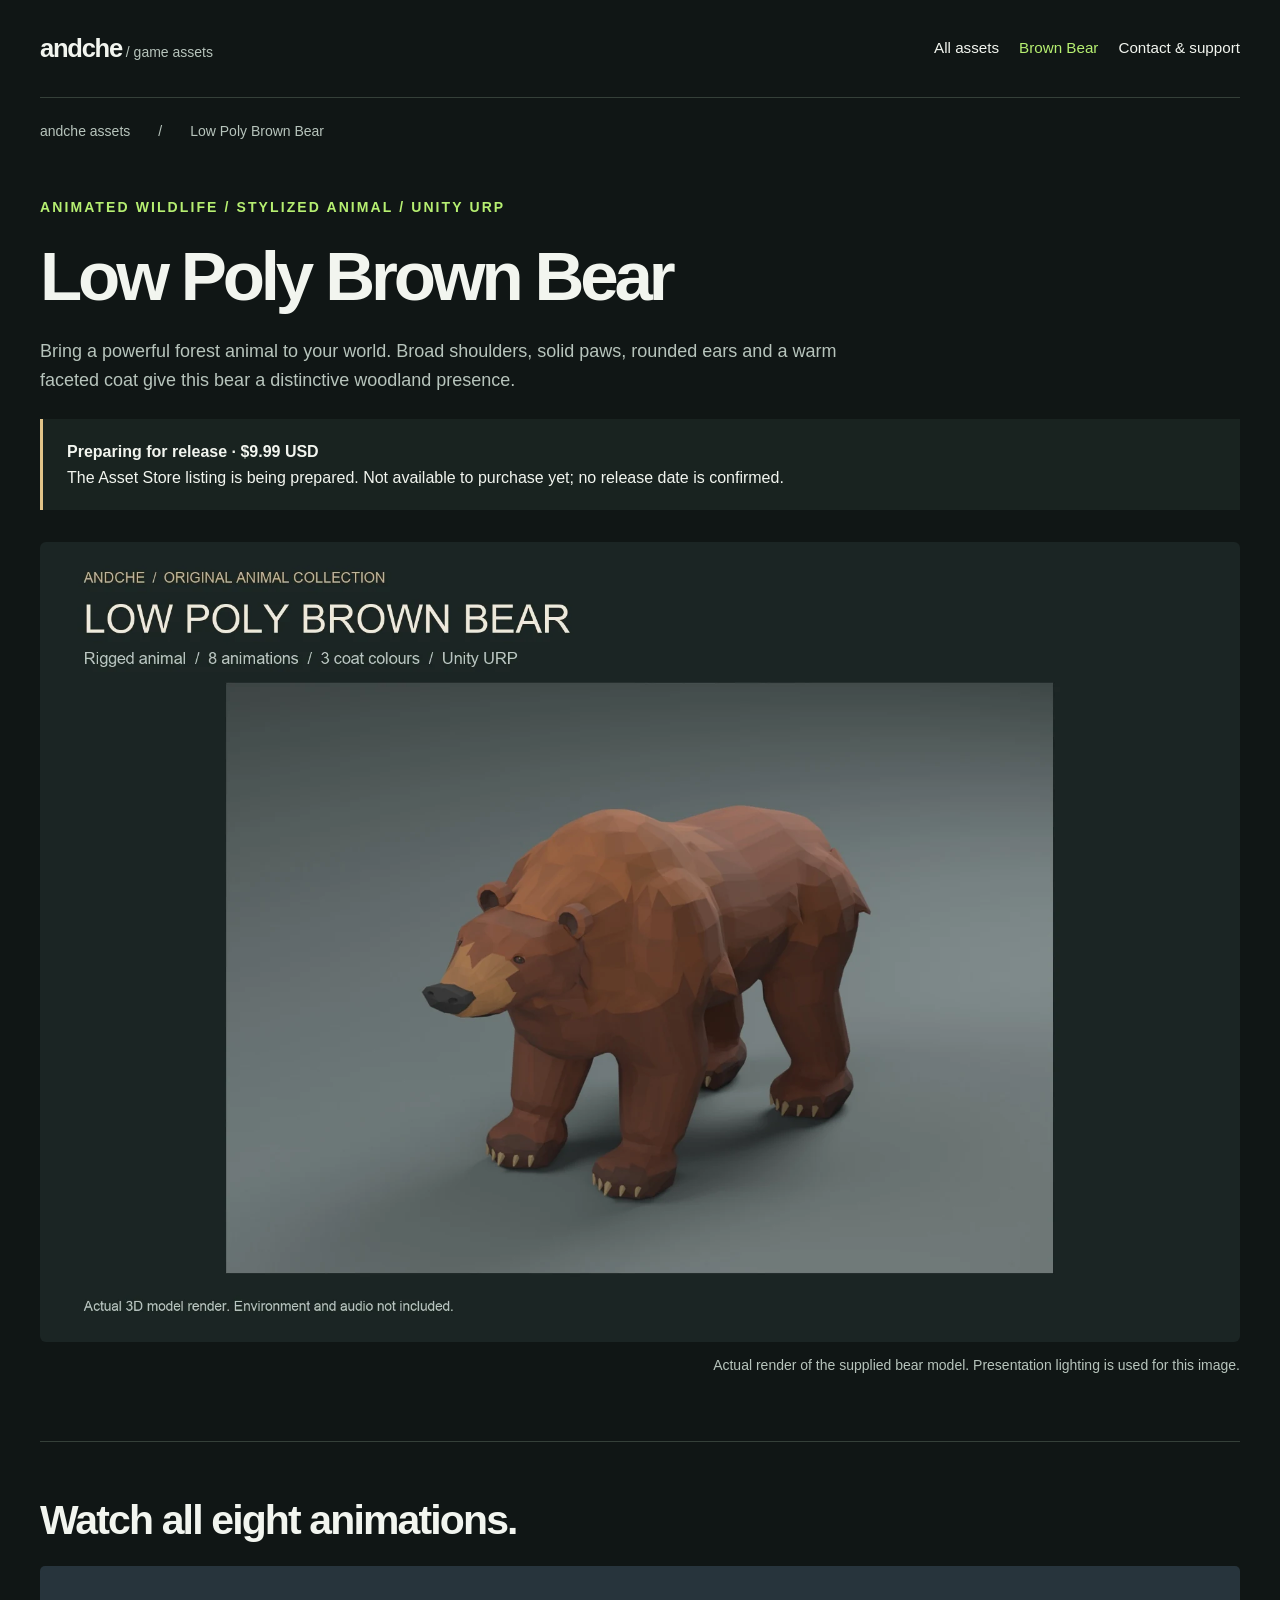
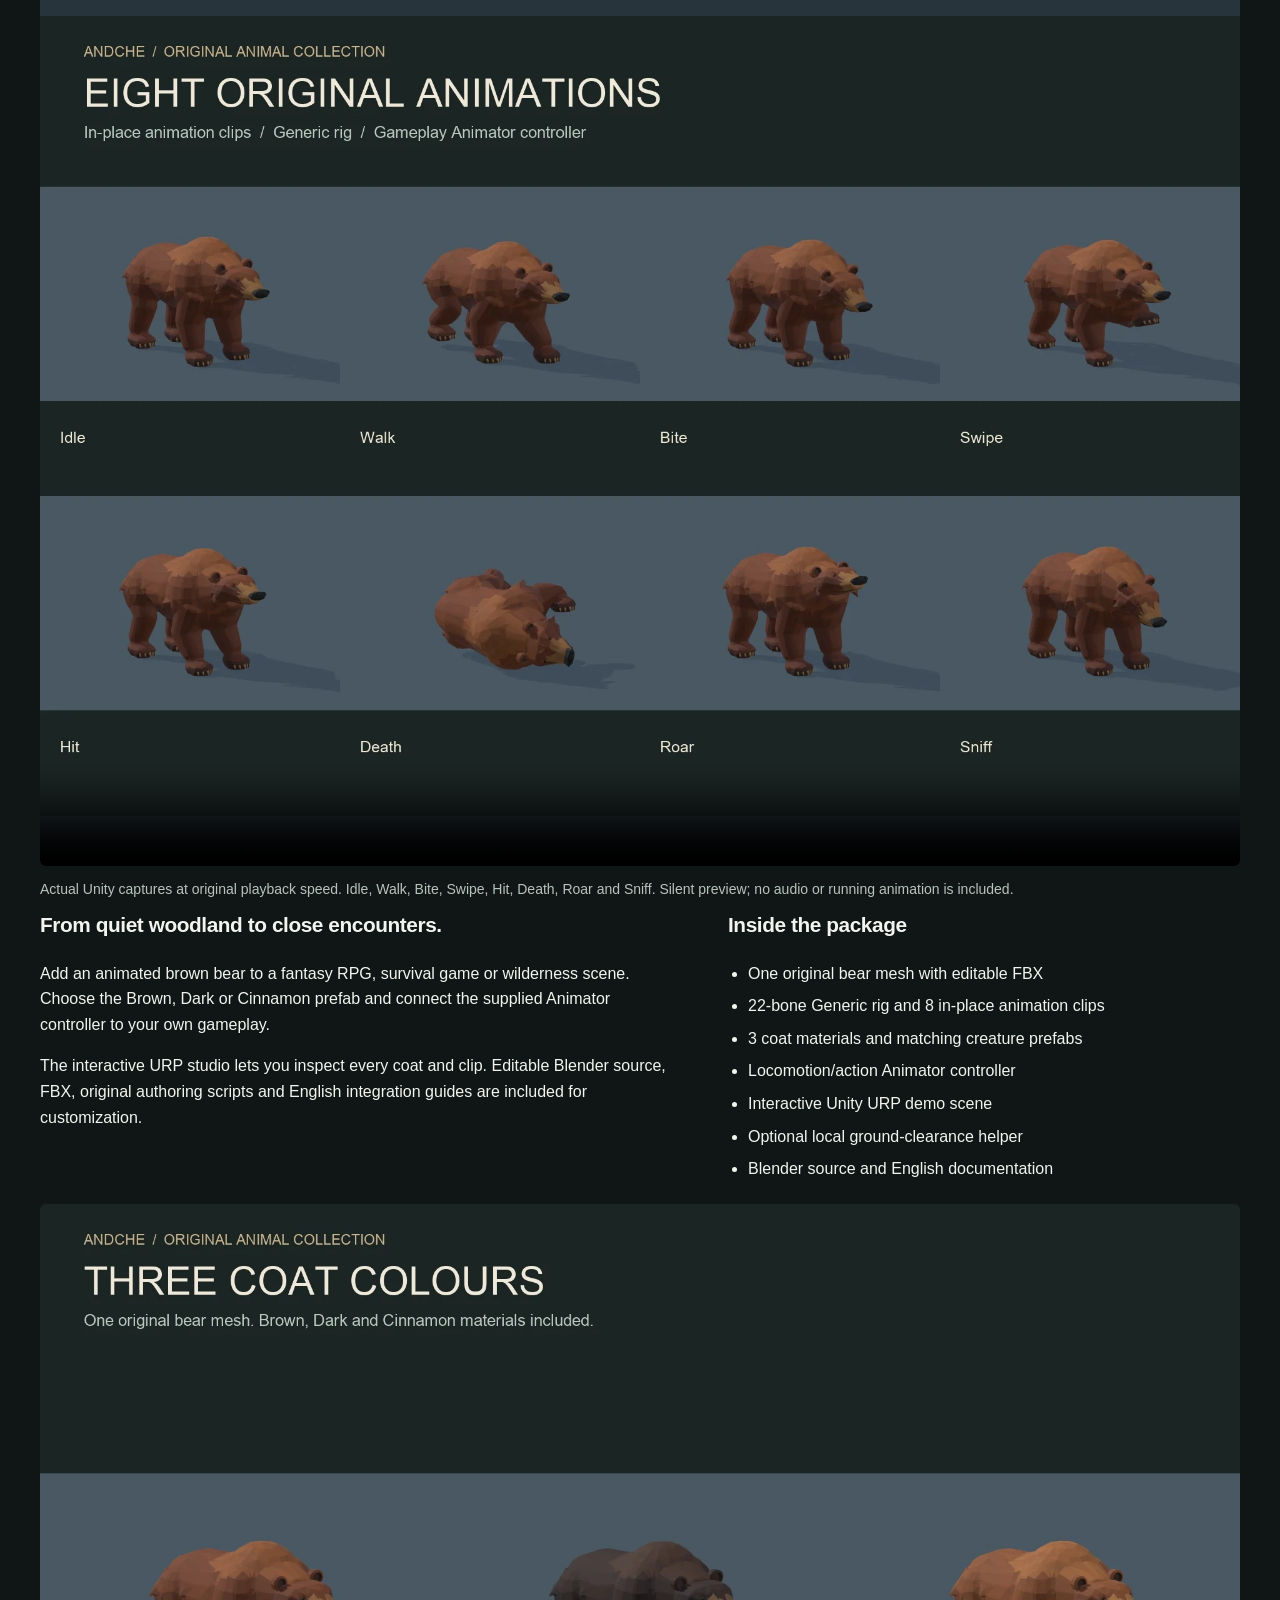
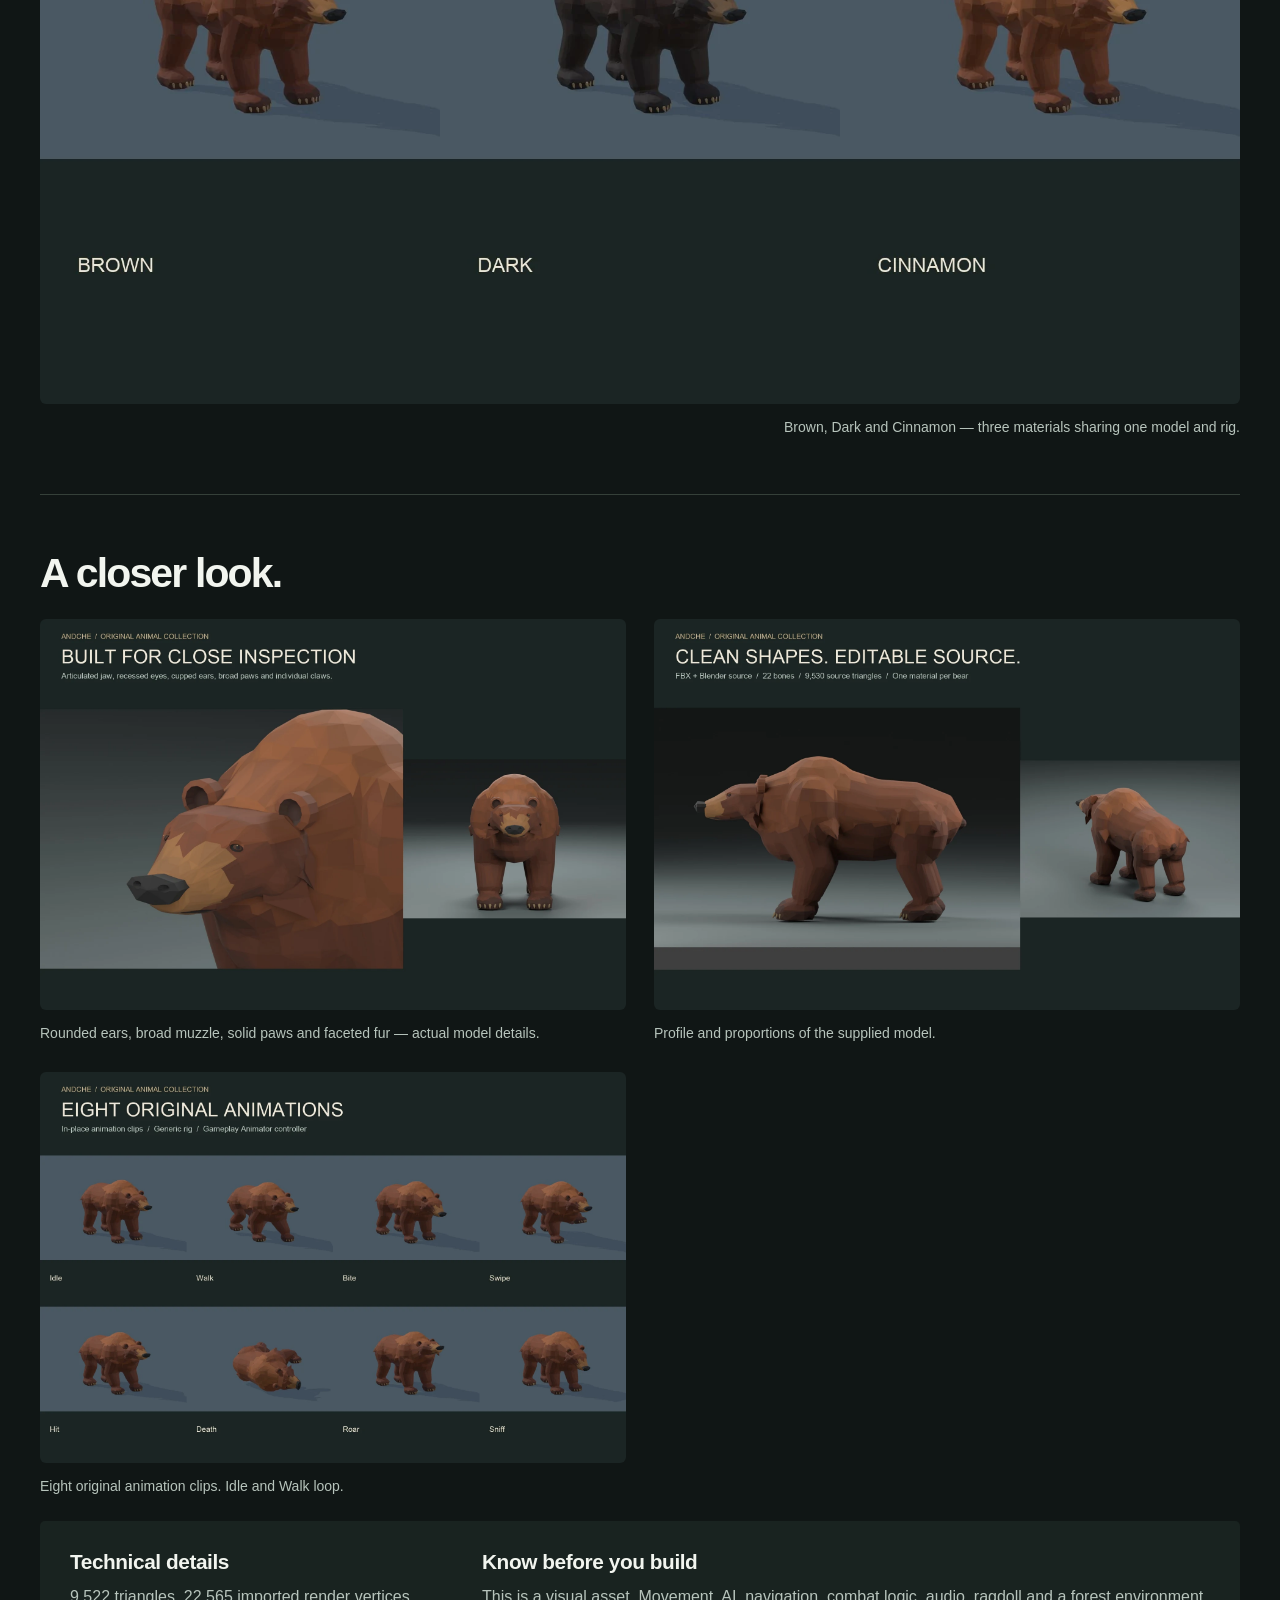
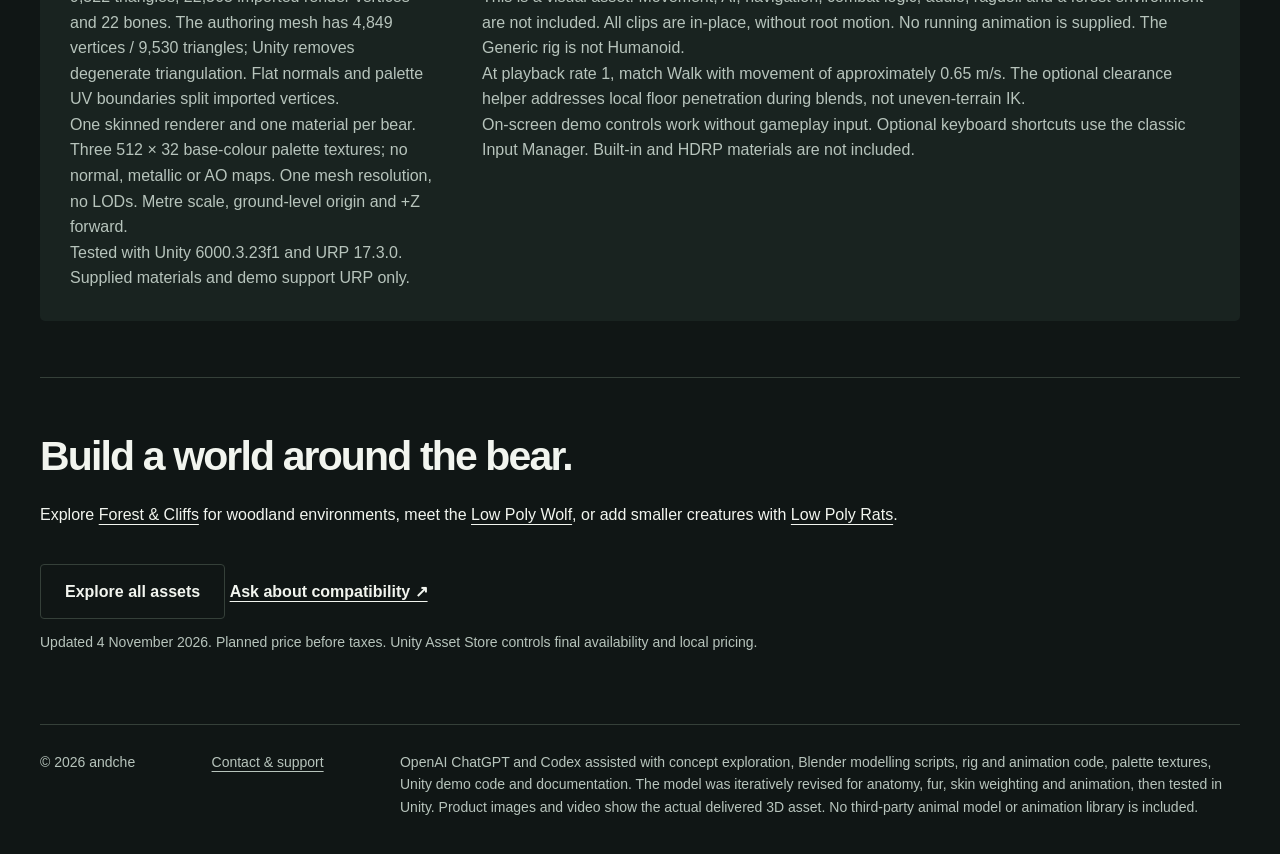
==== bear.html @ 2ce64f21 "Add Brown Bear English product page, animation video and $9.99 planned price" ====
<!doctype html>
<html lang="en"><head><meta charset="utf-8"><meta name="viewport" content="width=device-width,initial-scale=1">
<title>Low Poly Brown Bear – Rigged &amp; Animated Animal for Unity URP | andche</title><meta name="description" content="Rigged low-poly brown bear for Unity URP with 8 animations, 3 coats and editable Blender/FBX source. Watch the actual model in motion. Planned price: $9.99 USD."><link rel="canonical" href="https://andreaschef-star.github.io/andche-assets/bear.html">
<meta property="og:type" content="website"><meta property="og:title" content="Low Poly Brown Bear – Rigged &amp; Animated Animal | andche"><meta property="og:description" content="Stylized woodland wildlife for Unity URP. Eight animations, three coats, editable source. Planned price $9.99 USD."><meta property="og:url" content="https://andreaschef-star.github.io/andche-assets/bear.html"><meta property="og:image" content="https://andreaschef-star.github.io/andche-assets/bear-hero.webp"><meta name="twitter:card" content="summary_large_image"><link rel="icon" href="spider-icon-20261018.webp"><link rel="stylesheet" href="style.css?v=20261030-forest"><script type="application/ld+json">{"@context": "https://schema.org", "@type": "Product", "name": "Low Poly Brown Bear - Rigged & Animated Animal", "description": "Rigged low-poly brown bear for Unity URP: 8 animations, 3 coat colours, interactive demo and editable Blender/FBX source. Add stylized wildlife to forests, RPGs and survival games.", "url": "https://andreaschef-star.github.io/andche-assets/bear.html", "image": ["https://andreaschef-star.github.io/andche-assets/bear-hero.webp", "https://andreaschef-star.github.io/andche-assets/bear-coats.webp"], "brand": {"@type": "Brand", "name": "andche"}, "category": "Animated 3D animals for Unity URP", "additionalProperty": [{"@type": "PropertyValue", "name": "Animation clips", "value": 8}, {"@type": "PropertyValue", "name": "Coat variants", "value": 3}, {"@type": "PropertyValue", "name": "Planned base price", "value": "9.99 USD"}, {"@type": "PropertyValue", "name": "Availability", "value": "In preparation; not available to purchase yet"}]}</script></head>
<body><a class="skip" href="#main">Skip to content</a><header class="wrap"><a class="brand" href="index.html">andche<span> / game assets</span></a><nav aria-label="Main navigation"><a href="index.html#collection">All assets</a><a href="bear.html" aria-current="page">Brown Bear</a><a href="contact.html">Contact &amp; support</a></nav></header>
<main id="main"><nav class="breadcrumbs wrap" aria-label="Breadcrumb"><a href="index.html">andche assets</a><span>/</span><span>Low Poly Brown Bear</span></nav>
<section class="goblin-hero wrap"><p class="eyebrow">Animated wildlife / Stylized animal / Unity URP</p><h1>Low Poly Brown Bear</h1><p class="lead">Bring a powerful forest animal to your world. Broad shoulders, solid paws, rounded ears and a warm faceted coat give this bear a distinctive woodland presence.</p>
<div class="availability"><p><strong>Preparing for release · $9.99 USD</strong><br>The Asset Store listing is being prepared. Not available to purchase yet; no release date is confirmed.</p></div>
<figure><img src="bear-hero.webp" width="1920" height="1280" fetchpriority="high" alt="Rigged low-poly brown bear with broad shoulders, warm brown fur and rounded ears"><figcaption>Actual render of the supplied bear model. Presentation lighting is used for this image.</figcaption></figure></section>
<section class="goblin-content wrap" id="animations"><h2>Watch all eight animations.</h2><video controls playsinline preload="metadata" poster="bear-animations.webp" aria-label="Low Poly Brown Bear animation showcase"><source src="bear-preview.mp4" type="video/mp4">Watch the <a href="bear-preview.mp4">Bear animation video</a>.</video><p class="caption">Actual Unity captures at original playback speed. Idle, Walk, Bite, Swipe, Hit, Death, Roar and Sniff. Silent preview; no audio or running animation is included.</p>
<div class="product-grid"><div><h3>From quiet woodland to close encounters.</h3><p>Add an animated brown bear to a fantasy RPG, survival game or wilderness scene. Choose the Brown, Dark or Cinnamon prefab and connect the supplied Animator controller to your own gameplay.</p><p>The interactive URP studio lets you inspect every coat and clip. Editable Blender source, FBX, original authoring scripts and English integration guides are included for customization.</p></div><div><h3>Inside the package</h3><ul><li>One original bear mesh with editable FBX</li><li>22-bone Generic rig and 8 in-place animation clips</li><li>3 coat materials and matching creature prefabs</li><li>Locomotion/action Animator controller</li><li>Interactive Unity URP demo scene</li><li>Optional local ground-clearance helper</li><li>Blender source and English documentation</li></ul></div></div>
<figure><a href="bear-coats.webp"><img src="bear-coats.webp" width="1920" height="1280" loading="lazy" alt="Brown, Dark and Cinnamon coat variants of the supplied bear"></a><figcaption>Brown, Dark and Cinnamon — three materials sharing one model and rig.</figcaption></figure></section>
<section class="goblin-content wrap"><h2>A closer look.</h2><div class="gallery-grid"><figure><a href="bear-detail.webp"><img src="bear-detail.webp" width="1920" height="1280" loading="lazy" alt="Close-up views of the bear head, paws and fur detailing"></a><figcaption>Rounded ears, broad muzzle, solid paws and faceted fur — actual model details.</figcaption></figure><figure><a href="bear-views.webp"><img src="bear-views.webp" width="1920" height="1280" loading="lazy" alt="Profile view showing bear proportions, shoulder hump and short tail"></a><figcaption>Profile and proportions of the supplied model.</figcaption></figure><figure><a href="bear-animations.webp"><img src="bear-animations.webp" width="1920" height="1280" loading="lazy" alt="Eight bear animation clips: Idle, Walk, Bite, Swipe, Hit, Death, Roar and Sniff"></a><figcaption>Eight original animation clips. Idle and Walk loop.</figcaption></figure></div>
<div class="notes"><div><h3>Technical details</h3><p>9,522 triangles, 22,565 imported render vertices and 22 bones. The authoring mesh has 4,849 vertices / 9,530 triangles; Unity removes degenerate triangulation. Flat normals and palette UV boundaries split imported vertices.</p><p>One skinned renderer and one material per bear. Three 512 × 32 base-colour palette textures; no normal, metallic or AO maps. One mesh resolution, no LODs. Metre scale, ground-level origin and +Z forward.</p><p>Tested with Unity 6000.3.23f1 and URP 17.3.0. Supplied materials and demo support URP only.</p></div><div><h3>Know before you build</h3><p>This is a visual asset. Movement, AI, navigation, combat logic, audio, ragdoll and a forest environment are not included. All clips are in-place, without root motion. No running animation is supplied. The Generic rig is not Humanoid.</p><p>At playback rate 1, match Walk with movement of approximately 0.65 m/s. The optional clearance helper addresses local floor penetration during blends, not uneven-terrain IK.</p><p>On-screen demo controls work without gameplay input. Optional keyboard shortcuts use the classic Input Manager. Built-in and HDRP materials are not included.</p></div></div></section>
<section class="goblin-content wrap"><h2>Build a world around the bear.</h2><p>Explore <a href="forest-cliffs.html">Forest &amp; Cliffs</a> for woodland environments, meet the <a href="wolf.html">Low Poly Wolf</a>, or add smaller creatures with <a href="index.html#rats">Low Poly Rats</a>.</p><a class="button secondary" href="index.html#collection">Explore all assets</a> <a class="text-link" href="contact.html">Ask about compatibility ↗</a><p class="caption">Updated 4 November 2026. Planned price before taxes. Unity Asset Store controls final availability and local pricing.</p></section></main>
<footer class="wrap"><span>© 2026 andche</span><a href="contact.html">Contact &amp; support</a><p>OpenAI ChatGPT and Codex assisted with concept exploration, Blender modelling scripts, rig and animation code, palette textures, Unity demo code and documentation. The model was iteratively revised for anatomy, fur, skin weighting and animation, then tested in Unity. Product images and video show the actual delivered 3D asset. No third-party animal model or animation library is included.</p></footer></body></html>
---- style.css ----
:root{color-scheme:dark;--bg:#101615;--panel:#192320;--text:#f2f5ef;--muted:#b7c4bc;--green:#b6ef71;--line:#354039;font-family:Arial,Helvetica,sans-serif}*{box-sizing:border-box}html{scroll-behavior:smooth;scroll-padding-top:2rem}body{margin:0;background:var(--bg);color:var(--text);font-size:1rem;line-height:1.6}a{color:inherit;text-underline-offset:.25em}a:hover{color:var(--green)}a:focus-visible{outline:3px solid var(--green);outline-offset:6px}.wrap{width:min(1200px,calc(100% - 64px));margin-inline:auto}header{display:flex;align-items:center;justify-content:space-between;gap:24px;padding-block:28px;border-bottom:1px solid var(--line)}.brand{font-size:1.6rem;font-weight:800;text-decoration:none;letter-spacing:-.05em}.brand span{font-size:.875rem;letter-spacing:0;color:var(--muted);font-weight:400}nav{display:flex;gap:28px;font-size:.95rem}nav a{text-decoration:none}nav [aria-current]{color:var(--green)}.hero{display:grid;grid-template-columns:.95fr 1.1fr;align-items:center;gap:48px;padding-block:84px 96px}.eyebrow{text-transform:uppercase;letter-spacing:.15em;font-size:.875rem;color:var(--green);font-weight:700;margin:0 0 20px}h1,h2,h3{line-height:1.08;margin:0 0 24px}h1{font-size:clamp(3rem,5.8vw,5rem);letter-spacing:-.06em}h2{font-size:clamp(2rem,3.7vw,3.3rem);letter-spacing:-.045em}h3{font-size:1.3rem;letter-spacing:-.02em}.lead{font-size:1.125rem;color:var(--muted);max-width:500px}.button{display:inline-block;margin-top:20px;padding:14px 24px;background:var(--green);color:#14200b;border-radius:4px;text-decoration:none;font-weight:700}.button:hover{background:#ccff97;color:#14200b}figure{margin:0}figure img{width:100%;height:auto;display:block;border-radius:6px}figcaption,.caption{font-size:.875rem;color:var(--muted);margin-top:12px}figcaption{text-align:right}.product{border-top:1px solid var(--line);padding-block:64px}.section-head{display:flex;justify-content:space-between;gap:32px;align-items:center;margin-bottom:36px}.section-head h2{margin-bottom:8px}.section-head .lead{margin:0}.release{color:var(--muted);font-size:.95rem}.release strong{color:var(--text);font-weight:400}.product-grid{display:grid;grid-template-columns:1.25fr 1fr;gap:48px;align-items:start}video{display:block;width:100%;height:auto;aspect-ratio:4/3;background:#27343c;border-radius:5px}.details p,.notes p,.about p,.support p{color:var(--muted)}ul{padding-left:20px;margin-block:22px}li{margin-block:7px}.text-link{display:inline-block;font-weight:700}.notes{display:grid;grid-template-columns:1fr 2fr;gap:48px;margin-top:40px;padding:30px;background:var(--panel);border-radius:5px}.notes h3{margin-bottom:10px}.notes p{margin:0}.about{padding-block:64px 80px;border-top:1px solid var(--line)}.about p:not(.eyebrow){max-width:600px;font-size:1.125rem}footer{display:flex;justify-content:space-between;flex-wrap:wrap;gap:20px;border-top:1px solid var(--line);padding-block:26px 36px;color:var(--muted);font-size:.875rem}footer p{flex-basis:100%;max-width:840px;margin:0}.contact{padding-block:84px;min-height:75vh}.email{display:inline-block;font-size:clamp(1.3rem,3.5vw,2.6rem);letter-spacing:-.03em;color:var(--green);overflow-wrap:anywhere;max-width:100%;margin-block:14px 52px}.support{max-width:660px;border-top:1px solid var(--line);padding-top:36px}.support h2{font-size:1.8rem}.skip{position:absolute;left:16px;top:-100px;background:var(--green);color:#101615;padding:10px;z-index:2}.skip:focus{top:8px}@media(max-width:760px){.wrap{width:calc(100% - 36px)}header{align-items:flex-start;flex-direction:column;gap:14px;padding-block:20px}.hero{grid-template-columns:1fr;padding-block:48px;gap:36px}.hero .lead{max-width:100%}.section-head{display:block}.release{margin-top:24px}.product-grid,.notes{grid-template-columns:1fr;gap:28px}.product,.about{padding-block:40px}.notes{padding:24px}.contact{padding-block:48px}nav{gap:24px;flex-wrap:wrap}}@media(prefers-reduced-motion:reduce){html{scroll-behavior:auto}}

.rat-video{aspect-ratio:16/9}.rat-family{margin-top:28px}

#dwarven-mine .product-grid{margin-top:36px}#dwarven-mine .product-grid img{display:block;width:100%;height:auto;border-radius:6px}#dwarven-mine>.notes+figure{margin-top:36px}

.collection{padding-block:24px 64px}.collection h2{max-width:800px}.asset-cards{display:grid;grid-template-columns:repeat(3,minmax(0,1fr));gap:24px}.asset-card{border:1px solid var(--line);border-radius:8px;overflow:hidden;background:var(--panel);display:flex;flex-direction:column}.asset-card>a{display:block}.asset-card img{display:block;width:100%;height:auto;aspect-ratio:3/2;object-fit:cover}.card-body{padding:24px;display:flex;flex-direction:column;flex:1;align-items:flex-start}.card-body h3{margin-bottom:12px}.card-body>p:not(.asset-status):not(.card-price){color:var(--muted)}.asset-status{color:var(--green);font-size:.8rem;text-transform:uppercase;letter-spacing:.08em;margin:0 0 14px}.asset-status.pending{color:#e2c489}.card-price{margin-top:auto;padding-top:16px}.card-body .button{margin-top:0;font-size:.875rem;padding:12px 16px}.card-body .text-link{margin-top:16px;font-size:.875rem}.button.secondary{background:transparent;color:var(--text);border:1px solid var(--line)}.button.secondary:hover{border-color:var(--green);color:var(--green)}@media(max-width:900px){.asset-cards{grid-template-columns:1fr}.asset-card{max-width:600px}.collection{padding-block:16px 40px}}

/* Actual-model product galleries, October 2026 */
.model-gallery{margin-top:48px}.model-gallery>h3{margin-bottom:8px}.gallery-grid{display:grid;grid-template-columns:repeat(2,minmax(0,1fr));gap:28px;margin-top:24px}.gallery-grid a{display:block;border-radius:6px}.gallery-grid figcaption{text-align:left}.presentation-note{max-width:1000px;margin-top:30px}#spider video{aspect-ratio:16/9}@media(max-width:760px){.gallery-grid{grid-template-columns:1fr;gap:24px}}


/* Four-product collection and Goblin product page */
@media(min-width:901px){.asset-cards{grid-template-columns:repeat(2,minmax(0,1fr))}}
.breadcrumbs{padding-block:22px;color:var(--muted);font-size:.875rem}.goblin-hero{padding-block:32px 64px}.goblin-hero h1{max-width:950px;font-size:clamp(2.5rem,5.4vw,4.6rem)}.goblin-hero .lead{max-width:820px}.goblin-hero figure{margin-top:32px}.goblin-content{border-top:1px solid var(--line);padding-block:56px}.goblin-content h2{font-size:clamp(1.9rem,3.2vw,2.7rem)}.goblin-content .notes{margin-top:24px}.goblin-content details{border-bottom:1px solid var(--line);padding-block:18px}.goblin-content summary{font-weight:700;cursor:pointer}.goblin-content details p{max-width:850px;color:var(--muted)}.goblin-content .product-grid img{display:block;width:100%;height:auto;border-radius:6px}.goblin-contents{display:grid;grid-template-columns:repeat(2,minmax(0,1fr));gap:32px}.goblin-contents h3{margin-bottom:12px}.goblin-contents p{color:var(--muted)}.availability{padding:20px 24px;background:var(--panel);border-left:3px solid #e2c489;margin-block:24px}.availability p{margin:0}.availability strong{color:var(--text)}@media(max-width:760px){.goblin-contents{grid-template-columns:1fr;gap:16px}.goblin-content{padding-block:36px}.goblin-hero{padding-bottom:40px}}

/* Allow the growing collection navigation to wrap at tablet widths. */
header nav{flex-wrap:wrap;justify-content:flex-end;gap:14px 20px}header .brand{flex-shrink:0}@media(max-width:760px){header nav{justify-content:flex-start}}
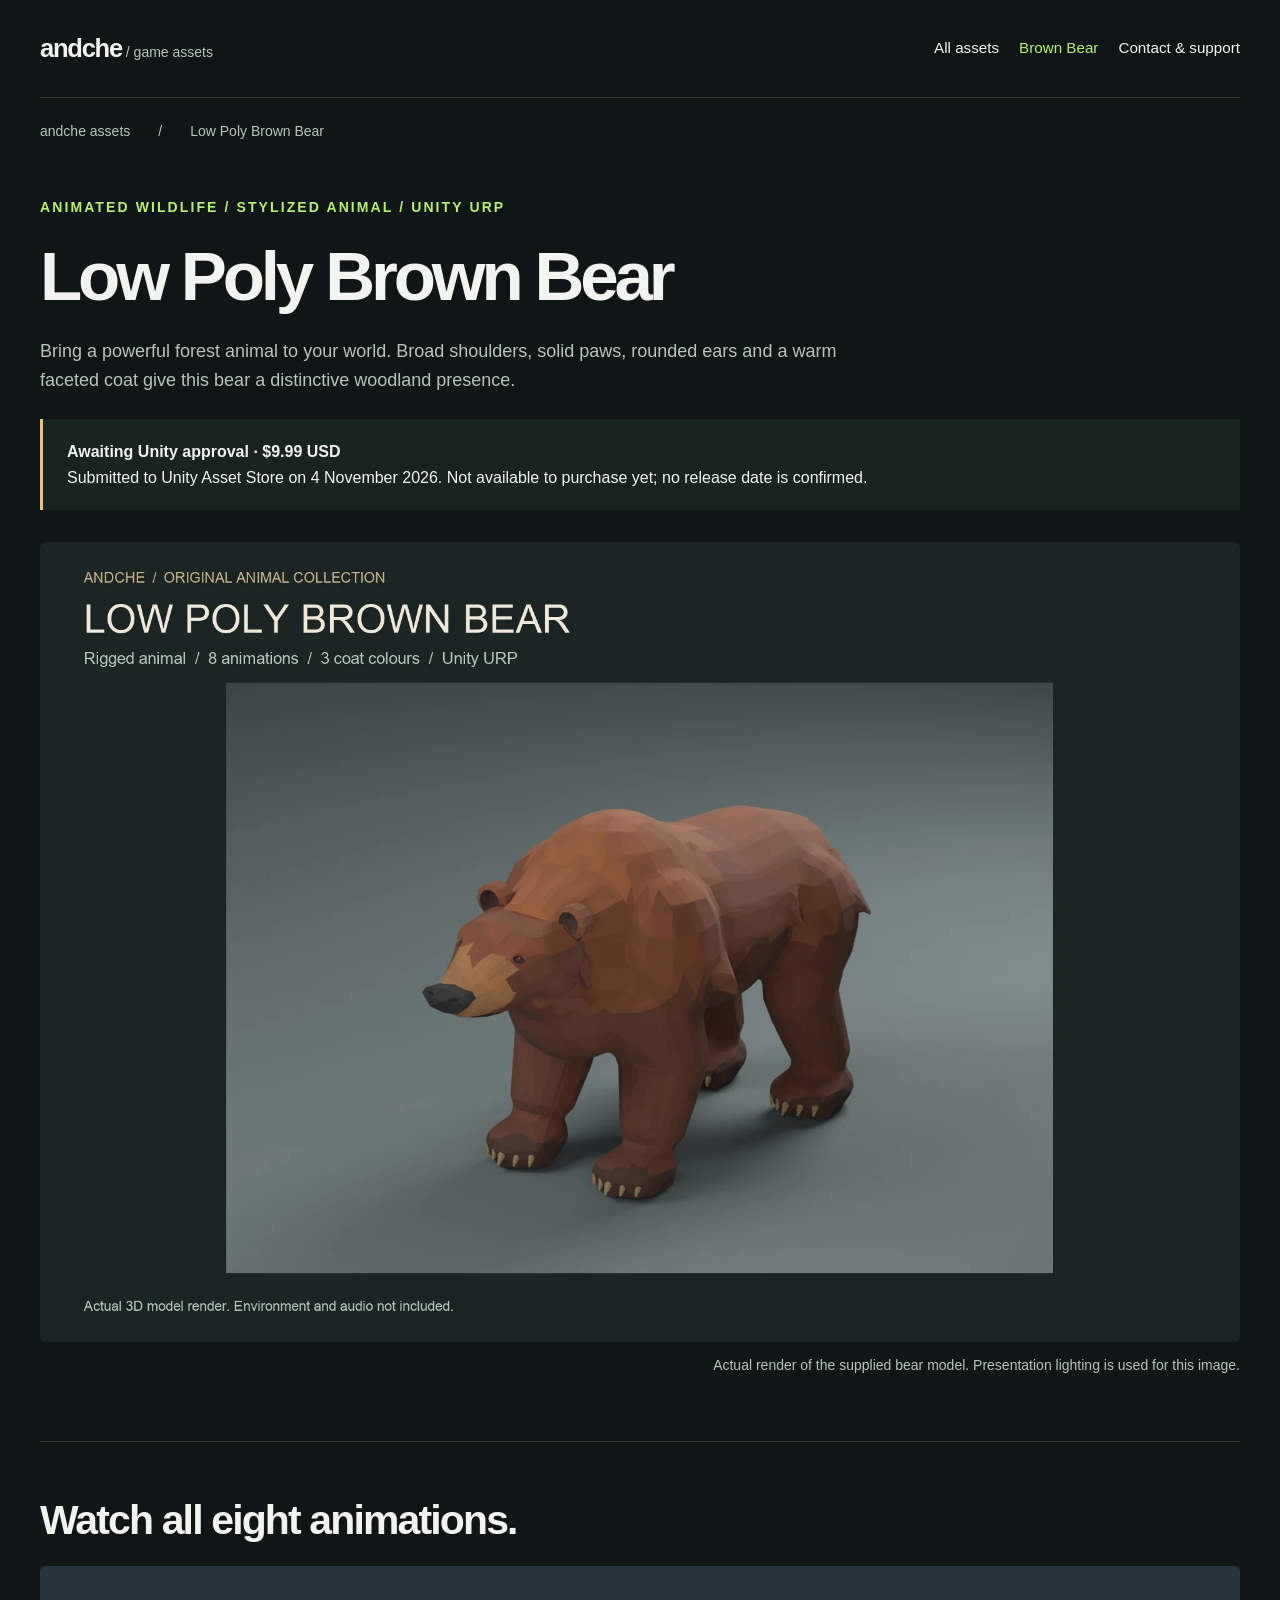
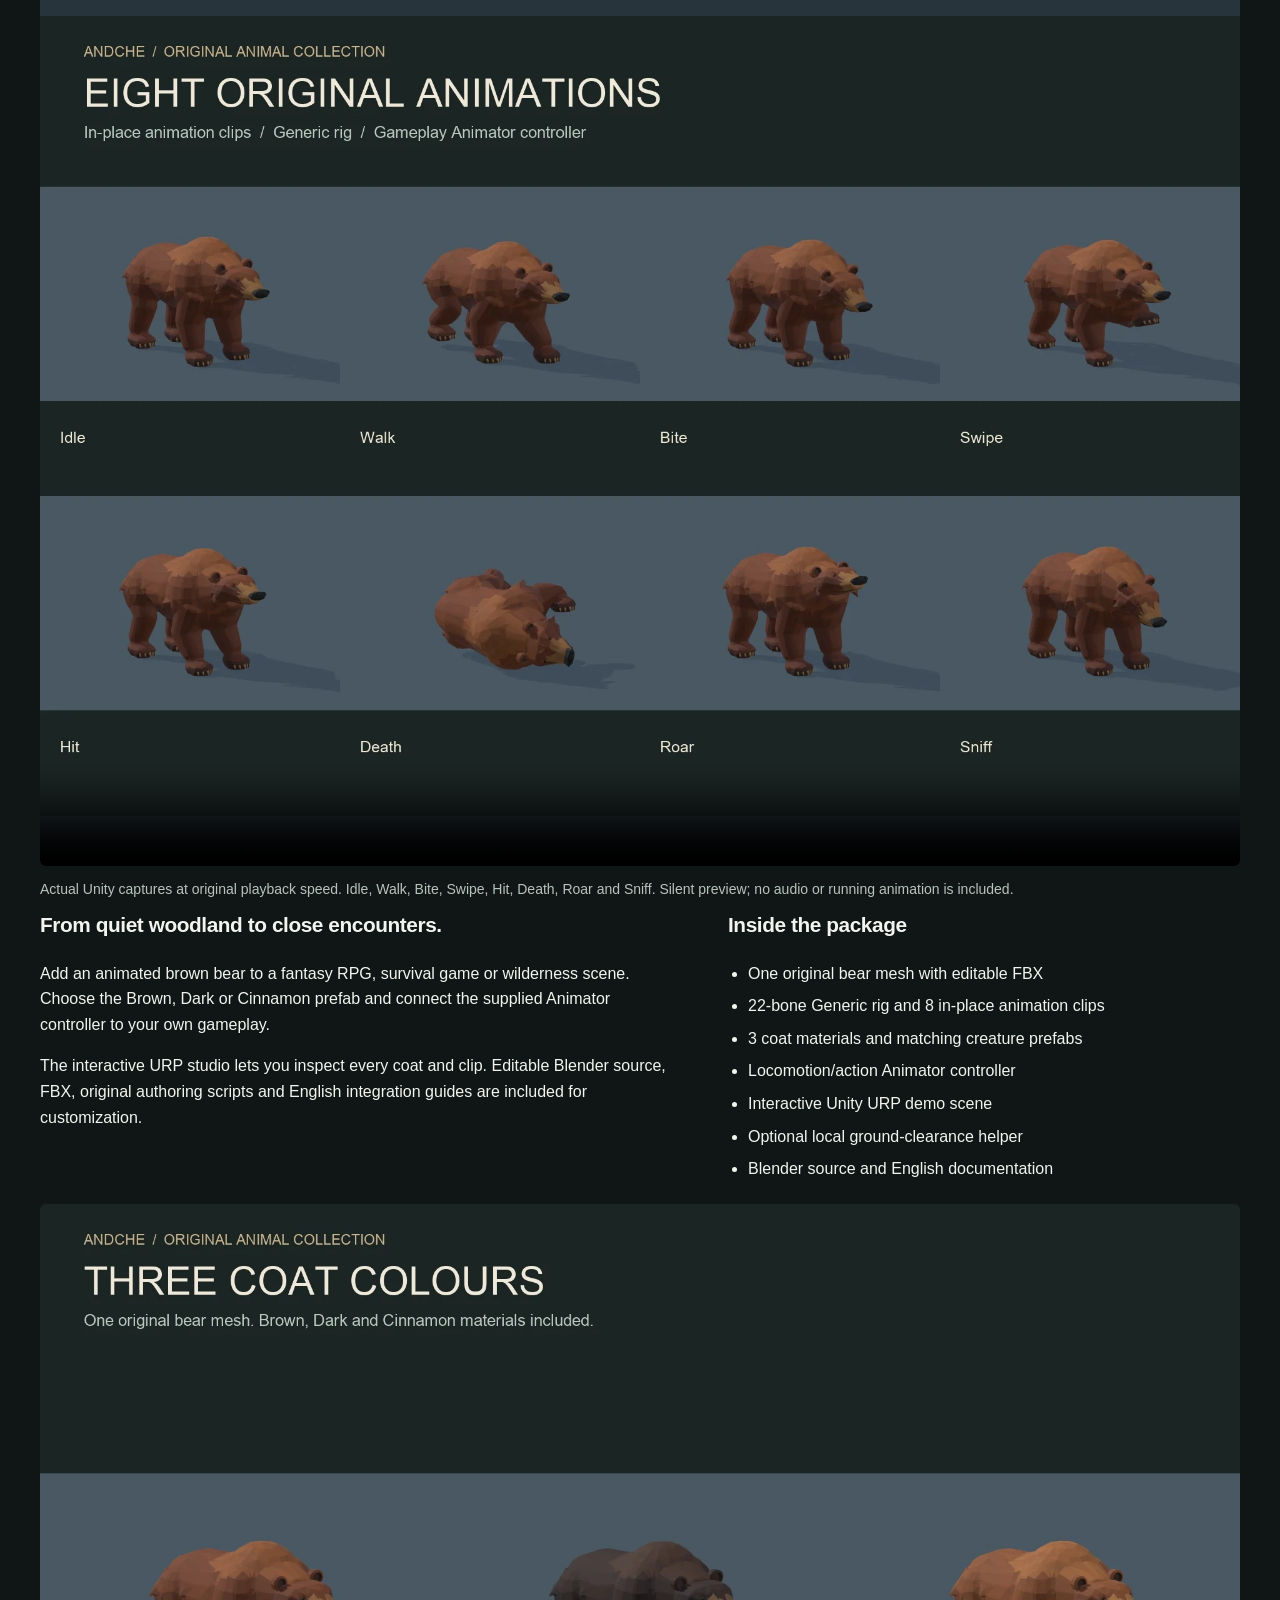
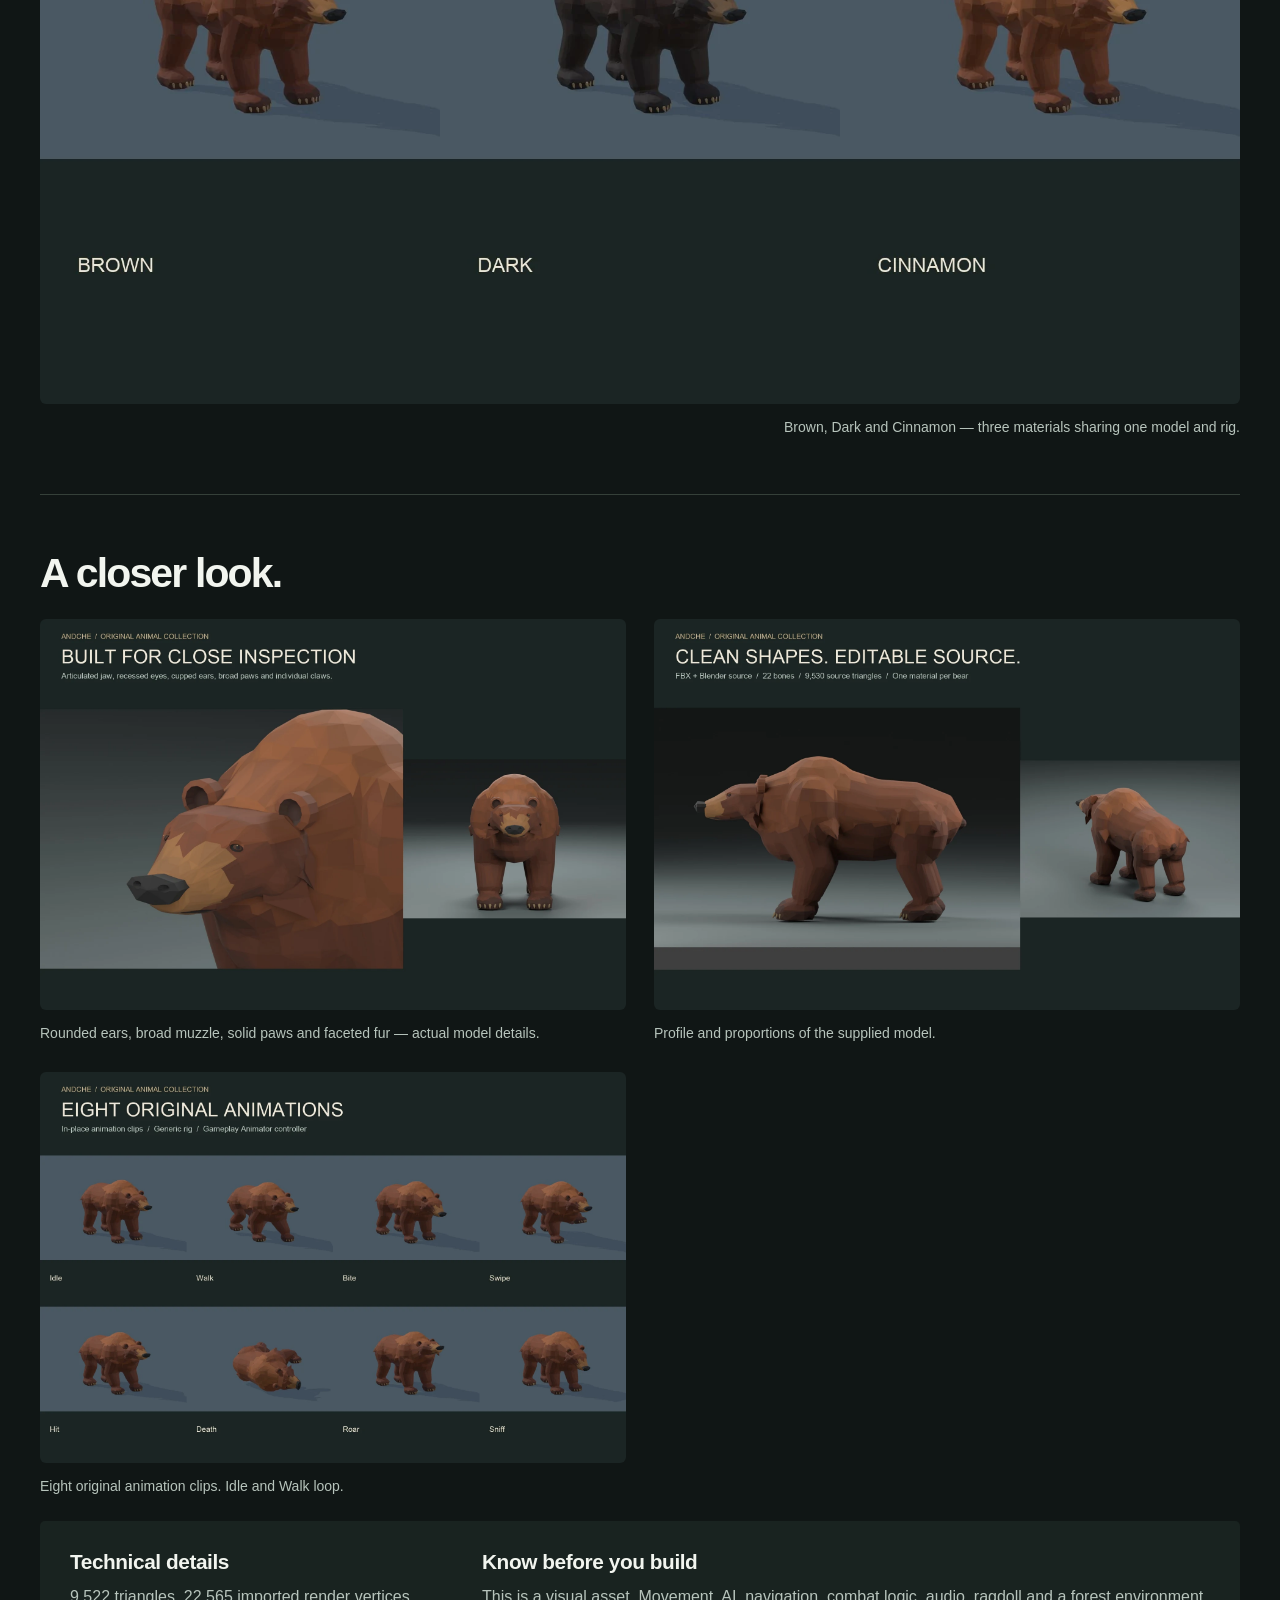
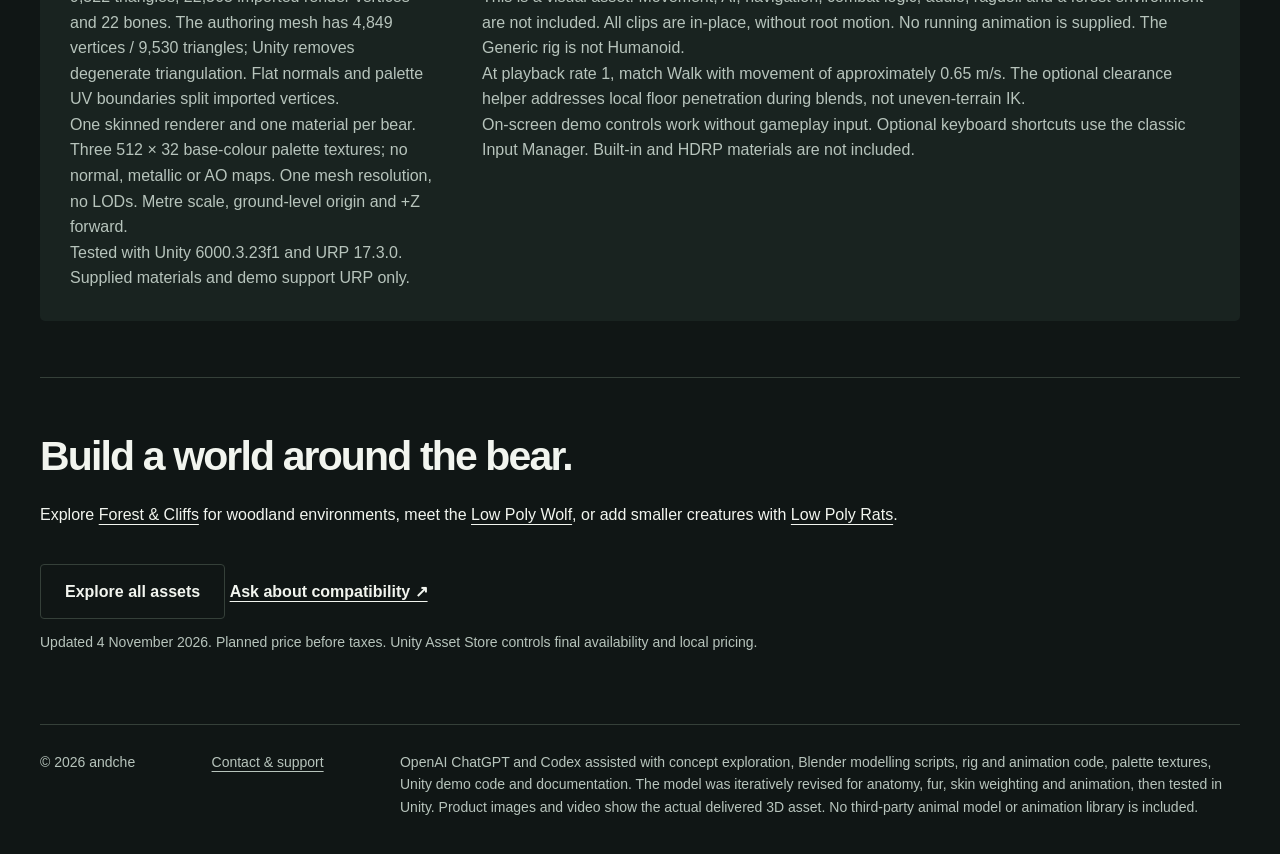
==== commit 21954903: "Show Brown Bear awaiting Unity approval after confirmed submission" ====
--- a/bear.html
+++ b/bear.html
@@ -1,11 +1,11 @@
 <!doctype html>
 <html lang="en"><head><meta charset="utf-8"><meta name="viewport" content="width=device-width,initial-scale=1">
 <title>Low Poly Brown Bear – Rigged &amp; Animated Animal for Unity URP | andche</title><meta name="description" content="Rigged low-poly brown bear for Unity URP with 8 animations, 3 coats and editable Blender/FBX source. Watch the actual model in motion. Planned price: $9.99 USD."><link rel="canonical" href="https://andreaschef-star.github.io/andche-assets/bear.html">
-<meta property="og:type" content="website"><meta property="og:title" content="Low Poly Brown Bear – Rigged &amp; Animated Animal | andche"><meta property="og:description" content="Stylized woodland wildlife for Unity URP. Eight animations, three coats, editable source. Planned price $9.99 USD."><meta property="og:url" content="https://andreaschef-star.github.io/andche-assets/bear.html"><meta property="og:image" content="https://andreaschef-star.github.io/andche-assets/bear-hero.webp"><meta name="twitter:card" content="summary_large_image"><link rel="icon" href="spider-icon-20261018.webp"><link rel="stylesheet" href="style.css?v=20261030-forest"><script type="application/ld+json">{"@context": "https://schema.org", "@type": "Product", "name": "Low Poly Brown Bear - Rigged & Animated Animal", "description": "Rigged low-poly brown bear for Unity URP: 8 animations, 3 coat colours, interactive demo and editable Blender/FBX source. Add stylized wildlife to forests, RPGs and survival games.", "url": "https://andreaschef-star.github.io/andche-assets/bear.html", "image": ["https://andreaschef-star.github.io/andche-assets/bear-hero.webp", "https://andreaschef-star.github.io/andche-assets/bear-coats.webp"], "brand": {"@type": "Brand", "name": "andche"}, "category": "Animated 3D animals for Unity URP", "additionalProperty": [{"@type": "PropertyValue", "name": "Animation clips", "value": 8}, {"@type": "PropertyValue", "name": "Coat variants", "value": 3}, {"@type": "PropertyValue", "name": "Planned base price", "value": "9.99 USD"}, {"@type": "PropertyValue", "name": "Availability", "value": "In preparation; not available to purchase yet"}]}</script></head>
+<meta property="og:type" content="website"><meta property="og:title" content="Low Poly Brown Bear – Rigged &amp; Animated Animal | andche"><meta property="og:description" content="Stylized woodland wildlife for Unity URP. Eight animations, three coats, editable source. Planned price $9.99 USD."><meta property="og:url" content="https://andreaschef-star.github.io/andche-assets/bear.html"><meta property="og:image" content="https://andreaschef-star.github.io/andche-assets/bear-hero.webp"><meta name="twitter:card" content="summary_large_image"><link rel="icon" href="spider-icon-20261018.webp"><link rel="stylesheet" href="style.css?v=20261030-forest"><script type="application/ld+json">{"@context": "https://schema.org", "@type": "Product", "name": "Low Poly Brown Bear - Rigged & Animated Animal", "description": "Rigged low-poly brown bear for Unity URP: 8 animations, 3 coat colours, interactive demo and editable Blender/FBX source. Add stylized wildlife to forests, RPGs and survival games.", "url": "https://andreaschef-star.github.io/andche-assets/bear.html", "image": ["https://andreaschef-star.github.io/andche-assets/bear-hero.webp", "https://andreaschef-star.github.io/andche-assets/bear-coats.webp"], "brand": {"@type": "Brand", "name": "andche"}, "category": "Animated 3D animals for Unity URP", "additionalProperty": [{"@type": "PropertyValue", "name": "Animation clips", "value": 8}, {"@type": "PropertyValue", "name": "Coat variants", "value": 3}, {"@type": "PropertyValue", "name": "Planned base price", "value": "9.99 USD"}, {"@type": "PropertyValue", "name": "Availability", "value": "Submitted for review; not available to purchase yet"}]}</script></head>
 <body><a class="skip" href="#main">Skip to content</a><header class="wrap"><a class="brand" href="index.html">andche<span> / game assets</span></a><nav aria-label="Main navigation"><a href="index.html#collection">All assets</a><a href="bear.html" aria-current="page">Brown Bear</a><a href="contact.html">Contact &amp; support</a></nav></header>
 <main id="main"><nav class="breadcrumbs wrap" aria-label="Breadcrumb"><a href="index.html">andche assets</a><span>/</span><span>Low Poly Brown Bear</span></nav>
 <section class="goblin-hero wrap"><p class="eyebrow">Animated wildlife / Stylized animal / Unity URP</p><h1>Low Poly Brown Bear</h1><p class="lead">Bring a powerful forest animal to your world. Broad shoulders, solid paws, rounded ears and a warm faceted coat give this bear a distinctive woodland presence.</p>
-<div class="availability"><p><strong>Preparing for release · $9.99 USD</strong><br>The Asset Store listing is being prepared. Not available to purchase yet; no release date is confirmed.</p></div>
+<div class="availability"><p><strong>Awaiting Unity approval · $9.99 USD</strong><br>Submitted to Unity Asset Store on 4 November 2026. Not available to purchase yet; no release date is confirmed.</p></div>
 <figure><img src="bear-hero.webp" width="1920" height="1280" fetchpriority="high" alt="Rigged low-poly brown bear with broad shoulders, warm brown fur and rounded ears"><figcaption>Actual render of the supplied bear model. Presentation lighting is used for this image.</figcaption></figure></section>
 <section class="goblin-content wrap" id="animations"><h2>Watch all eight animations.</h2><video controls playsinline preload="metadata" poster="bear-animations.webp" aria-label="Low Poly Brown Bear animation showcase"><source src="bear-preview.mp4" type="video/mp4">Watch the <a href="bear-preview.mp4">Bear animation video</a>.</video><p class="caption">Actual Unity captures at original playback speed. Idle, Walk, Bite, Swipe, Hit, Death, Roar and Sniff. Silent preview; no audio or running animation is included.</p>
 <div class="product-grid"><div><h3>From quiet woodland to close encounters.</h3><p>Add an animated brown bear to a fantasy RPG, survival game or wilderness scene. Choose the Brown, Dark or Cinnamon prefab and connect the supplied Animator controller to your own gameplay.</p><p>The interactive URP studio lets you inspect every coat and clip. Editable Blender source, FBX, original authoring scripts and English integration guides are included for customization.</p></div><div><h3>Inside the package</h3><ul><li>One original bear mesh with editable FBX</li><li>22-bone Generic rig and 8 in-place animation clips</li><li>3 coat materials and matching creature prefabs</li><li>Locomotion/action Animator controller</li><li>Interactive Unity URP demo scene</li><li>Optional local ground-clearance helper</li><li>Blender source and English documentation</li></ul></div></div>
